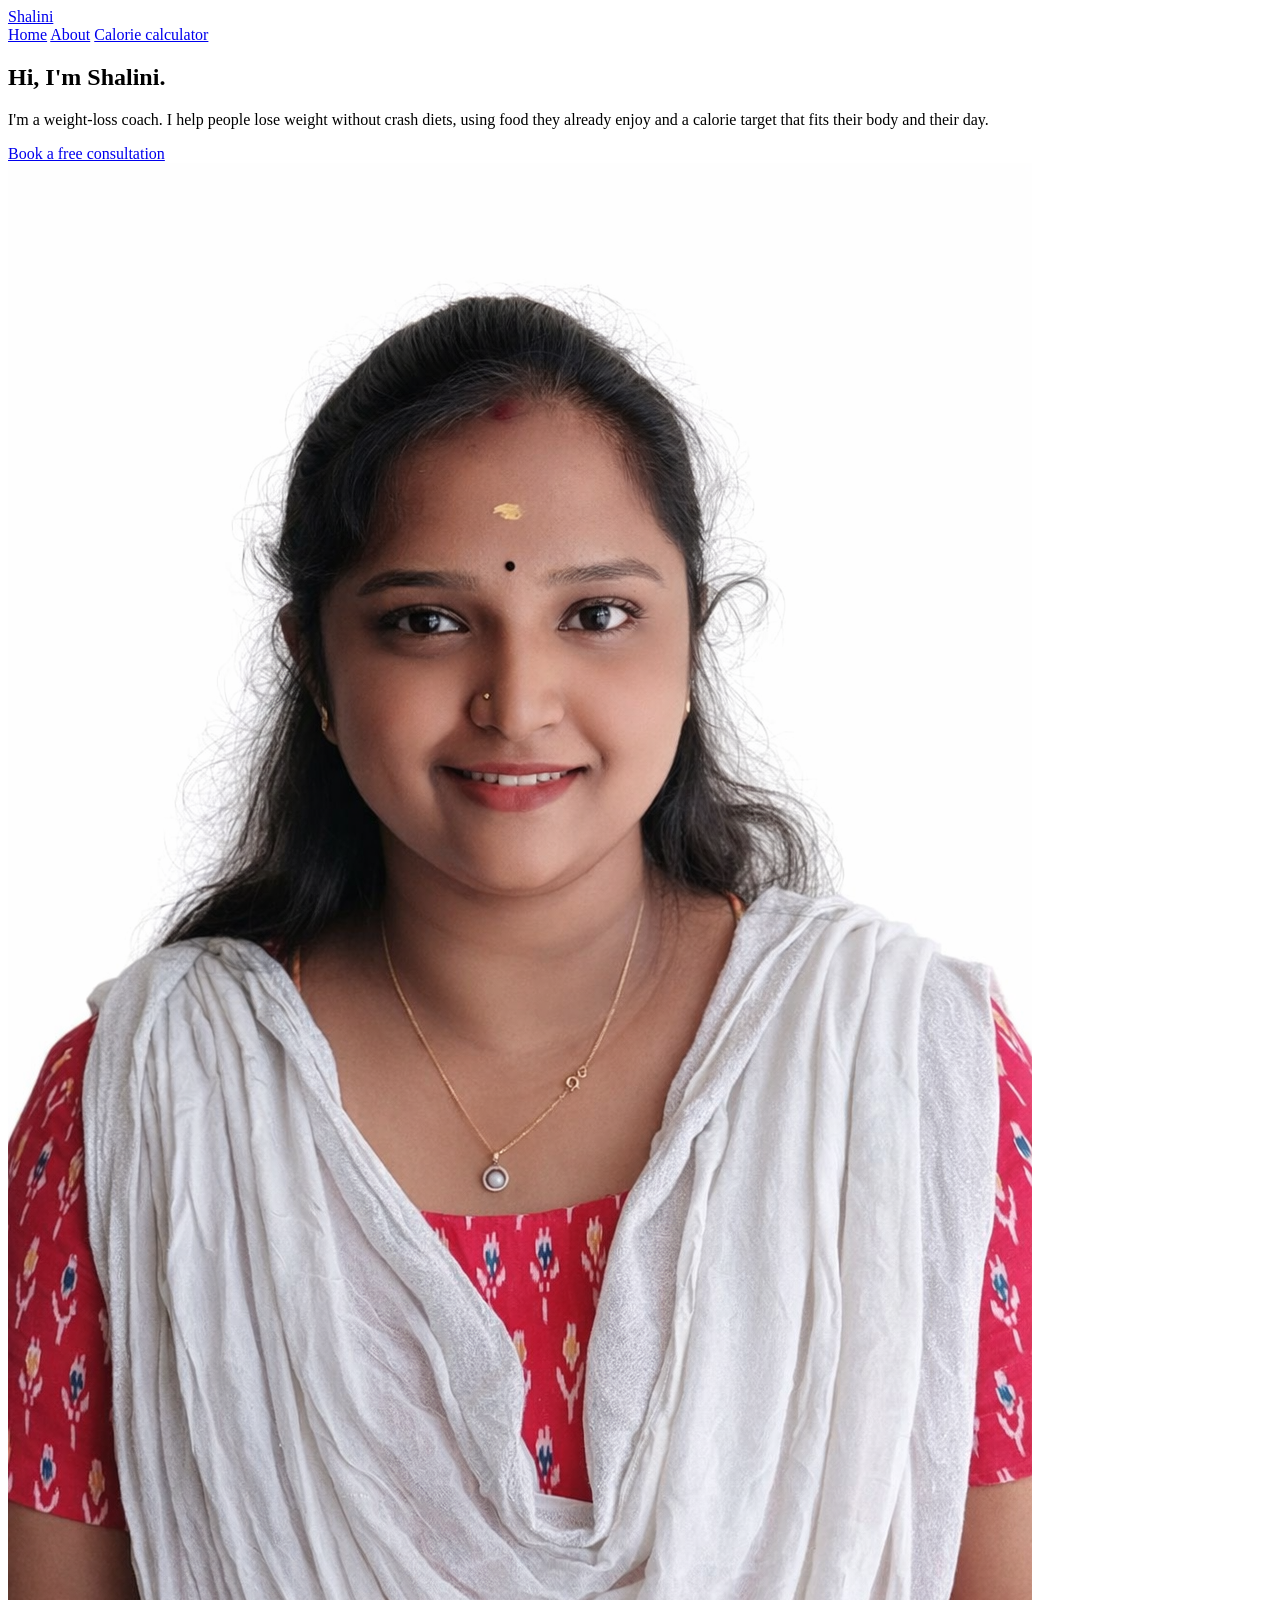
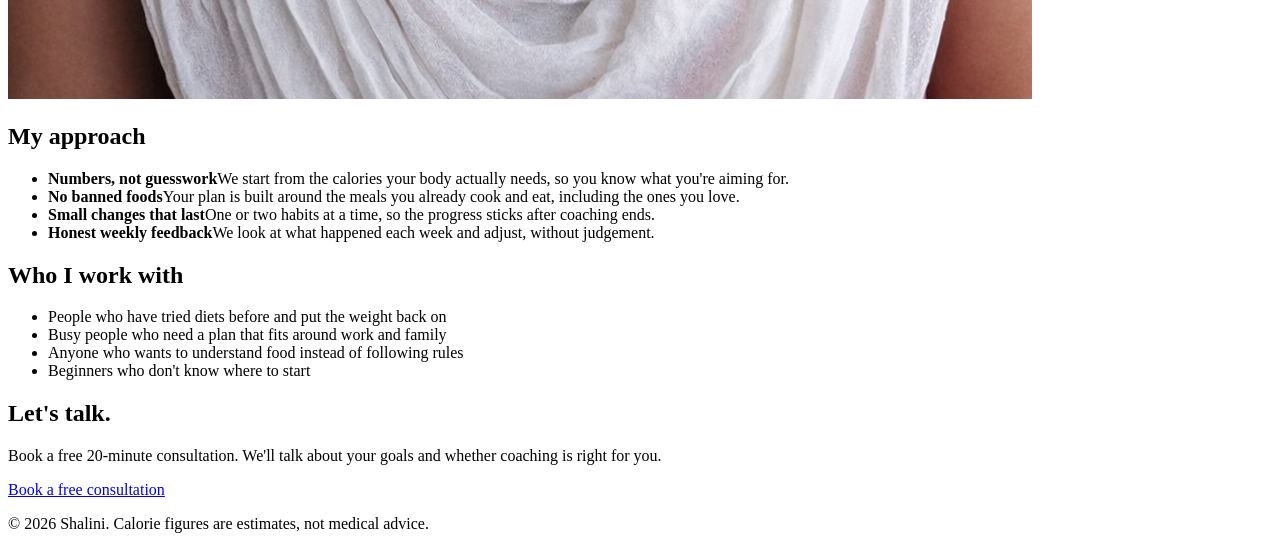
==== about.html @ e012b8ba "first snapshot" ====
<!doctype html>
<html lang="en">
<head>
  <meta charset="utf-8">
  <meta name="viewport" content="width=device-width, initial-scale=1">
  <title>About Shalini | Weight-Loss Coaching</title>
  <meta name="description" content="About Shalini, weight-loss coach: the approach, who it's for, and how to get started.">
  <link rel="preconnect" href="https://fonts.googleapis.com">
  <link rel="preconnect" href="https://fonts.gstatic.com" crossorigin>
  <link href="https://fonts.googleapis.com/css2?family=Archivo:wdth,wght@62..125,400..900&display=swap" rel="stylesheet">
  <link rel="stylesheet" href="style.css">
</head>
<body>
  <header class="site-nav">
    <a class="brand" href="index.html">Shalini</a>
    <nav aria-label="Main">
      <a href="index.html">Home</a>
      <a href="about.html" aria-current="page">About</a>
      <a href="calculator.html">Calorie calculator</a>
    </nav>
  </header>

  <main class="home">
    <section class="hero about-hero">
      <div class="hero-text">
        <h1>Hi, I'm Shalini.</h1>
        <!-- Replace with Shalini's real story, qualifications and experience. -->
        <p>I'm a weight-loss coach. I help people lose weight without crash diets, using food they already enjoy and a calorie target that fits their body and their day.</p>
        <div class="actions">
          <a class="btn btn-primary" href="#contact">Book a free consultation</a>
        </div>
      </div>
      <div class="hero-visual">
        <img class="hero-photo" src="Passport%20Photo.png" alt="Shalini" width="1024" height="1536">
      </div>
    </section>

    <section class="section" aria-labelledby="approach">
      <h2 id="approach">My approach</h2>
      <ul class="included">
        <li><b>Numbers, not guesswork</b><span>We start from the calories your body actually needs, so you know what you're aiming for.</span></li>
        <li><b>No banned foods</b><span>Your plan is built around the meals you already cook and eat, including the ones you love.</span></li>
        <li><b>Small changes that last</b><span>One or two habits at a time, so the progress sticks after coaching ends.</span></li>
        <li><b>Honest weekly feedback</b><span>We look at what happened each week and adjust, without judgement.</span></li>
      </ul>
    </section>

    <section class="section" aria-labelledby="who">
      <h2 id="who">Who I work with</h2>
      <ul class="checklist">
        <li>People who have tried diets before and put the weight back on</li>
        <li>Busy people who need a plan that fits around work and family</li>
        <li>Anyone who wants to understand food instead of following rules</li>
        <li>Beginners who don't know where to start</li>
      </ul>
    </section>
  </main>

  <section class="cta" id="contact" aria-labelledby="contact-title">
    <div class="cta-inner">
      <h2 id="contact-title">Let's talk.</h2>
      <p>Book a free 20-minute consultation. We'll talk about your goals and whether coaching is right for you.</p>
      <!-- Replace href with Shalini's real booking link, WhatsApp (https://wa.me/<number>) or mailto: address. -->
      <a class="btn btn-light" href="#contact">Book a free consultation</a>
    </div>
  </section>

  <footer class="site-footer">
    <p>&copy; 2026 Shalini. Calorie figures are estimates, not medical advice.</p>
  </footer>
</body>
</html>
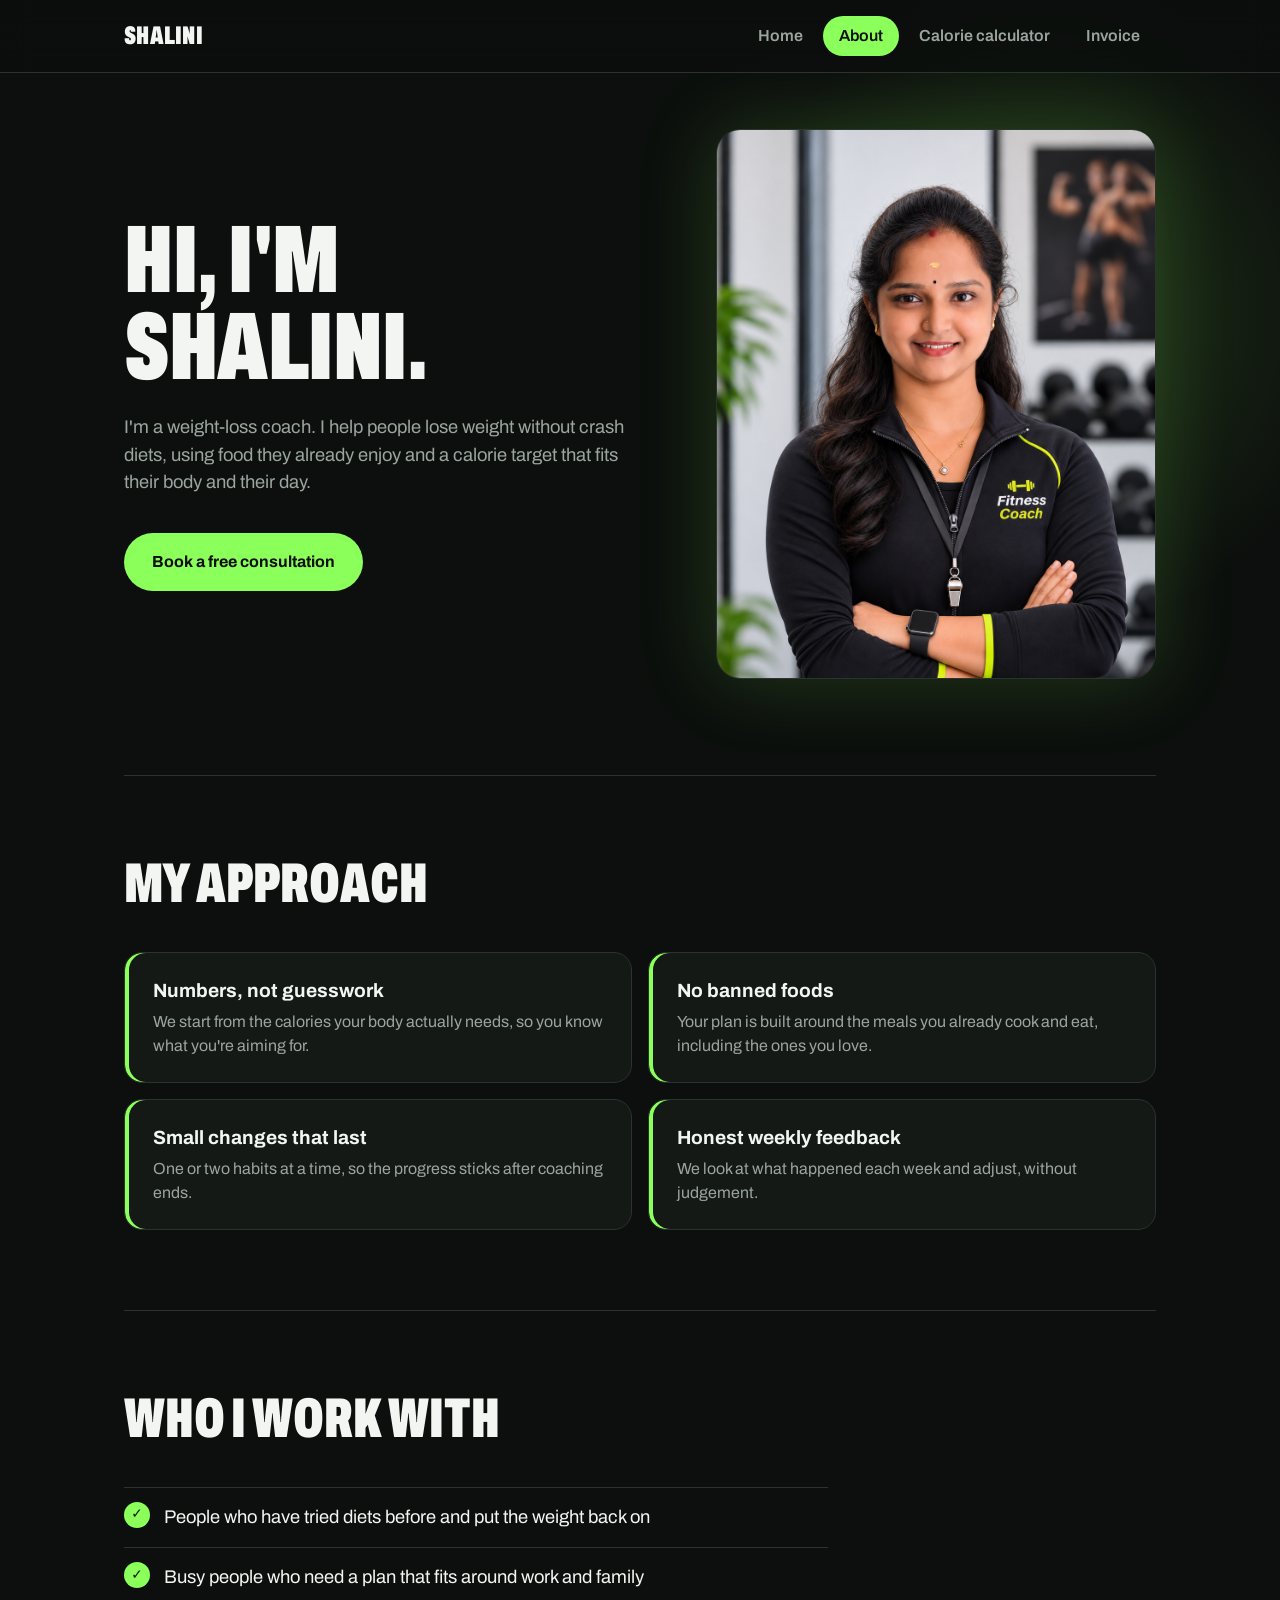
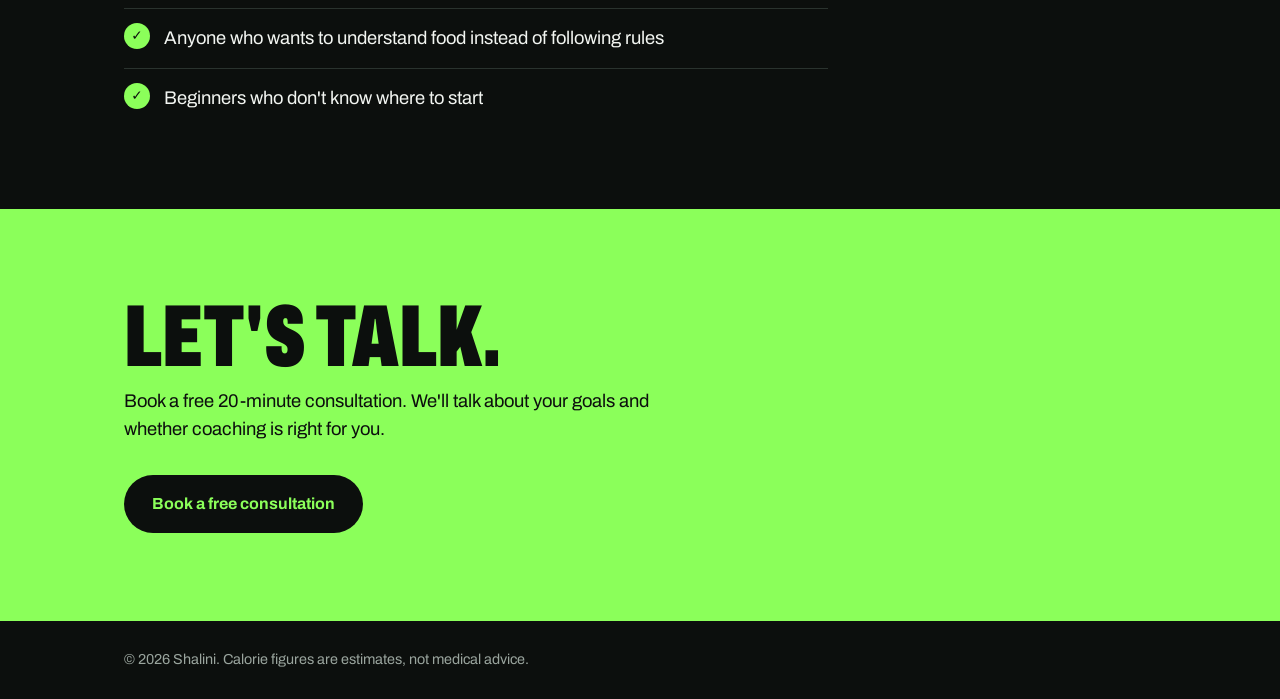
==== commit d2ccb6c4: "commit all changes" ====
--- a/about.html
+++ b/about.html
@@ -17,6 +17,7 @@
       <a href="index.html">Home</a>
       <a href="about.html" aria-current="page">About</a>
       <a href="calculator.html">Calorie calculator</a>
+      <a href="invoice.html">Invoice</a>
     </nav>
   </header>
 
--- a/style.css
+++ b/style.css
@@ -0,0 +1,629 @@
+:root {
+  color-scheme: dark;
+  --bg: #0C0F0D;
+  --surface: #141916;
+  --surface-2: #1B221E;
+  --line: #2A332E;
+  --text: #F2F5F1;
+  --muted: #9AA59E;
+  --green: #8BFF5A;   /* main highlight, lose */
+  --amber: #FFB547;   /* gain */
+  --danger: #FF7A6B;
+  --on-green: #0C0F0D;
+  --glow: 0 0 32px rgb(139 255 90 / .35);
+}
+
+* { box-sizing: border-box; }
+[hidden] { display: none !important; }
+
+body {
+  margin: 0;
+  background: var(--bg);
+  color: var(--text);
+  font-family: "Archivo", system-ui, sans-serif;
+  font-size: 1rem;
+  line-height: 1.5;
+  overflow-x: clip; /* the hero glow extends past the edge */
+}
+
+a:focus-visible,
+.btn:focus-visible { outline: 3px solid var(--green); outline-offset: 3px; }
+
+/* ---------- site menu ---------- */
+.site-nav {
+  position: sticky;
+  top: 0;
+  z-index: 10;
+  display: flex;
+  justify-content: space-between;
+  align-items: center;
+  gap: 16px;
+  flex-wrap: wrap;
+  padding: 16px max(24px, calc((100% - 1032px) / 2));
+  background: rgb(12 15 13 / .72);
+  backdrop-filter: blur(14px);
+  -webkit-backdrop-filter: blur(14px);
+  border-bottom: 1px solid var(--line);
+}
+.brand {
+  color: var(--text);
+  text-decoration: none;
+  font-weight: 900;
+  font-stretch: 62%;
+  font-size: 1.6rem;
+  line-height: 1;
+  text-transform: uppercase;
+  letter-spacing: .01em;
+}
+.site-nav nav { display: flex; flex-wrap: wrap; gap: 4px; }
+.site-nav nav a {
+  color: var(--muted);
+  text-decoration: none;
+  font-weight: 600;
+  padding: 8px 16px;
+  border-radius: 999px;
+  transition: color .15s, background .15s;
+}
+.site-nav nav a:hover { color: var(--text); background: var(--surface-2); }
+.site-nav nav a[aria-current="page"] { background: var(--green); color: var(--on-green); }
+
+/* ---------- buttons ---------- */
+.btn {
+  display: inline-block;
+  padding: 15px 26px;
+  border-radius: 999px;
+  font-weight: 700;
+  text-decoration: none;
+  border: 2px solid transparent;
+  transition: box-shadow .2s, transform .2s, background .2s, color .2s;
+}
+.btn-primary { background: var(--green); color: var(--on-green); box-shadow: 0 0 0 rgb(139 255 90 / 0); }
+.btn-primary:hover { box-shadow: var(--glow); transform: translateY(-2px); }
+.btn-secondary { color: var(--text); border-color: var(--line); }
+.btn-secondary:hover { border-color: var(--green); color: var(--green); }
+.btn-light { background: var(--on-green); color: var(--green); }
+.btn-light:hover { transform: translateY(-2px); box-shadow: 0 10px 30px rgb(0 0 0 / .35); }
+
+/* ---------- homepage ---------- */
+.home { max-width: 1080px; margin: 0 auto; padding: 0 24px; }
+
+.hero {
+  position: relative;
+  display: grid;
+  grid-template-columns: minmax(0, 1fr) 440px;
+  gap: 64px;
+  align-items: center;
+  padding: 56px 0 96px;
+}
+.hero::before {
+  /* green glow behind the hero */
+  content: "";
+  position: absolute;
+  inset: -80px -20% auto auto;
+  width: 640px;
+  height: 640px;
+  background: radial-gradient(closest-side, rgb(139 255 90 / .16), transparent);
+  pointer-events: none;
+  z-index: -1;
+}
+.hero h1 {
+  margin: 0 0 24px;
+  font-size: clamp(3rem, 7.5vw, 6rem);
+  line-height: .9;
+  font-weight: 900;
+  font-stretch: 62%;
+  text-transform: uppercase;
+  letter-spacing: -0.005em;
+  max-width: 11ch;
+}
+.hero p { margin: 0; max-width: 34rem; font-size: 1.15rem; color: var(--muted); }
+.actions { display: flex; flex-wrap: wrap; gap: 12px; margin-top: 36px; }
+
+.hero-text { animation: rise .7s cubic-bezier(.2, .7, .2, 1) both; }
+.facts-example { animation: rise .7s .15s cubic-bezier(.2, .7, .2, 1) both; }
+@keyframes rise { from { opacity: 0; transform: translateY(24px); } }
+
+.section { padding: 80px 0; border-top: 1px solid var(--line); }
+.section h2 {
+  margin: 0 0 40px;
+  font-size: clamp(2.25rem, 5vw, 3.5rem);
+  line-height: 1;
+  font-weight: 900;
+  font-stretch: 62%;
+  text-transform: uppercase;
+}
+
+.steps {
+  list-style: none;
+  margin: 0;
+  padding: 0;
+  display: grid;
+  grid-template-columns: repeat(3, 1fr);
+  gap: 40px;
+}
+.step-n {
+  display: block;
+  font-size: 6rem;
+  line-height: .85;
+  font-weight: 900;
+  font-stretch: 62%;
+  color: transparent;
+  -webkit-text-stroke: 2px var(--green);
+}
+.steps h3 { margin: 16px 0 8px; font-size: 1.3rem; }
+.steps p { margin: 0; color: var(--muted); }
+
+.included {
+  list-style: none;
+  margin: 0;
+  padding: 0;
+  display: grid;
+  grid-template-columns: repeat(2, 1fr);
+  gap: 16px;
+}
+.included li {
+  padding: 24px 24px 24px 28px;
+  background: var(--surface);
+  border: 1px solid var(--line);
+  border-radius: 18px;
+  box-shadow: inset 4px 0 0 var(--green);
+}
+.included b { display: block; font-size: 1.2rem; margin-bottom: 4px; }
+.included span { color: var(--muted); }
+
+.about p { margin: 0; max-width: 40rem; font-size: 1.2rem; color: var(--muted); }
+.about .more { margin-top: 20px; }
+.more a { color: var(--green); font-weight: 650; }
+
+/* about page */
+.about-hero .hero-visual { padding-bottom: 0; }
+
+.checklist { list-style: none; margin: 0; padding: 0; max-width: 44rem; }
+.checklist li {
+  position: relative;
+  padding: 16px 0 16px 40px;
+  border-top: 1px solid var(--line);
+  font-size: 1.15rem;
+}
+.checklist li::before {
+  content: "\2713";
+  position: absolute;
+  left: 0;
+  top: 14px;
+  width: 26px;
+  height: 26px;
+  display: grid;
+  place-items: center;
+  border-radius: 50%;
+  background: var(--green);
+  color: var(--on-green);
+  font-size: .85rem;
+  font-weight: 900;
+}
+
+.cta { background: var(--green); color: var(--on-green); }
+.cta-inner { max-width: 1080px; margin: 0 auto; padding: 88px 24px; }
+.cta h2 {
+  margin: 0 0 12px;
+  font-size: clamp(3rem, 7vw, 5.5rem);
+  line-height: .9;
+  font-weight: 900;
+  font-stretch: 62%;
+  text-transform: uppercase;
+}
+.cta p { margin: 0 0 32px; max-width: 34rem; font-size: 1.15rem; }
+.cta .btn-light:focus-visible { outline-color: var(--on-green); }
+
+.site-footer { max-width: 1080px; margin: 0 auto; padding: 28px 24px; color: var(--muted); font-size: .9rem; }
+.site-footer p { margin: 0; }
+
+/* ---------- calculator page ---------- */
+.page {
+  max-width: 1080px;
+  margin: 0 auto;
+  padding: 64px 24px 96px;
+  display: grid;
+  grid-template-columns: minmax(0, 1fr) 400px;
+  grid-template-areas: "intro intro" "form facts";
+  gap: 40px 64px;
+  align-items: start;
+}
+
+.intro { grid-area: intro; max-width: 40rem; }
+.intro h1 {
+  margin: 0 0 12px;
+  font-size: clamp(2.5rem, 6vw, 4.5rem);
+  line-height: .92;
+  font-weight: 900;
+  font-stretch: 62%;
+  text-transform: uppercase;
+}
+.intro p { margin: 0; color: var(--muted); font-size: 1.125rem; }
+
+.form { grid-area: form; display: grid; gap: 32px; }
+
+.group { border: 0; margin: 0; padding: 0; min-width: 0; }
+.group legend, .field-name {
+  display: block;
+  padding: 0;
+  margin-bottom: 10px;
+  font-weight: 650;
+}
+
+.segmented {
+  display: inline-flex;
+  background: var(--surface);
+  border: 1px solid var(--line);
+  border-radius: 999px;
+  padding: 4px;
+}
+.segmented label { cursor: pointer; }
+.segmented span {
+  display: block;
+  padding: 9px 24px;
+  border-radius: 999px;
+  color: var(--muted);
+  font-weight: 600;
+  transition: background .15s, color .15s;
+}
+.segmented input:checked + span { background: var(--green); color: var(--on-green); }
+/* visually hide the radios but keep them keyboard-focusable */
+.segmented input { position: absolute; opacity: 0; width: 1px; height: 1px; }
+.segmented input:focus-visible + span { outline: 3px solid var(--green); outline-offset: 2px; }
+
+.trio { display: grid; grid-template-columns: repeat(3, 1fr); gap: 16px; }
+.box {
+  display: flex;
+  align-items: baseline;
+  background: var(--surface);
+  border: 1px solid var(--line);
+  border-radius: 14px;
+  padding: 0 16px;
+  transition: border-color .15s, box-shadow .15s;
+}
+.box:focus-within { border-color: var(--green); box-shadow: 0 0 0 4px rgb(139 255 90 / .15); }
+.box input {
+  width: 100%;
+  min-width: 0;
+  border: 0;
+  outline: 0;
+  background: transparent;
+  font: inherit;
+  font-size: 1.6rem;
+  font-weight: 700;
+  font-stretch: 75%;
+  padding: 12px 0;
+  color: var(--text);
+  -moz-appearance: textfield;
+}
+.box input::-webkit-outer-spin-button,
+.box input::-webkit-inner-spin-button { -webkit-appearance: none; margin: 0; }
+.box input::placeholder { color: #4A564F; }
+.box:has(input[aria-invalid="true"]) { border-color: var(--danger); }
+.box input[aria-invalid="true"] { color: var(--danger); }
+.unit { color: var(--muted); font-size: .9rem; padding-left: 6px; }
+
+.activity {
+  background: var(--surface);
+  border: 1px solid var(--line);
+  border-radius: 18px;
+  overflow: hidden;
+}
+.activity label {
+  display: flex;
+  gap: 14px;
+  align-items: center;
+  padding: 15px 20px;
+  cursor: pointer;
+  border-top: 1px solid var(--line);
+  transition: background .15s;
+}
+.activity label:first-child { border-top: 0; }
+.activity label:hover { background: var(--surface-2); }
+.activity label:has(input:checked) { background: rgb(139 255 90 / .08); box-shadow: inset 4px 0 0 var(--green); }
+.activity input { accent-color: var(--green); width: 18px; height: 18px; margin: 0; flex: none; }
+.activity input:focus-visible { outline: 3px solid var(--green); outline-offset: 2px; }
+.activity strong { display: block; font-weight: 650; }
+.activity small { display: block; color: var(--muted); font-size: .9rem; }
+
+.error { margin: -12px 0 0; min-height: 1.5em; color: var(--danger); font-weight: 600; }
+
+/* ---------- results card ---------- */
+.facts {
+  grid-area: facts;
+  position: sticky;
+  top: 96px;
+  background: linear-gradient(180deg, var(--surface-2), var(--surface));
+  border: 1px solid var(--line);
+  border-radius: 24px;
+  padding: 24px;
+  box-shadow: 0 0 80px rgb(139 255 90 / .1), 0 24px 48px rgb(0 0 0 / .4);
+}
+.facts h2 {
+  margin: 0;
+  font-size: 2.75rem;
+  line-height: 1;
+  font-weight: 900;
+  font-stretch: 62%;
+  text-transform: uppercase;
+}
+.facts-for { margin: 6px 0 0; color: var(--muted); font-size: .95rem; }
+
+.rule { background: var(--line); margin: 16px 0 12px; height: 1px; }
+.rule-heavy { height: 4px; border-radius: 4px; background: var(--green); }
+
+.facts-small { margin: 0; color: var(--muted); font-weight: 600; font-size: .9rem; }
+
+.maintain {
+  display: flex;
+  justify-content: space-between;
+  align-items: baseline;
+  gap: 12px;
+}
+.maintain span { font-size: 1.2rem; font-weight: 700; }
+.maintain strong {
+  font-size: 4.5rem;
+  line-height: 1;
+  font-weight: 900;
+  font-stretch: 62%;
+  font-variant-numeric: tabular-nums;
+}
+
+.row {
+  display: flex;
+  justify-content: space-between;
+  align-items: center;
+  gap: 12px;
+  margin-top: 10px;
+  padding: 14px 16px;
+  background: rgb(255 255 255 / .03);
+  border: 1px solid var(--line);
+  border-radius: 14px;
+}
+.row b { display: block; font-size: 1.05rem; }
+.row small { display: block; color: var(--muted); font-size: .85rem; }
+.row strong {
+  font-size: 2.5rem;
+  line-height: 1;
+  font-weight: 900;
+  font-stretch: 62%;
+  font-variant-numeric: tabular-nums;
+}
+.row-lose strong { color: var(--green); text-shadow: 0 0 24px rgb(139 255 90 / .4); }
+.row-gain strong { color: var(--amber); text-shadow: 0 0 24px rgb(255 181 71 / .35); }
+.row-quiet { background: none; border: 0; padding: 0; font-size: .95rem; color: var(--muted); }
+.row-quiet span:last-child { color: var(--text); font-weight: 700; font-variant-numeric: tabular-nums; }
+
+.note {
+  margin: 12px 0 0;
+  padding: 12px 14px;
+  border-radius: 12px;
+  background: rgb(255 181 71 / .1);
+  border: 1px solid rgb(255 181 71 / .3);
+  font-size: .9rem;
+}
+.footnote { margin: 16px 0 0; padding-top: 12px; border-top: 1px solid var(--line); font-size: .8rem; color: var(--muted); line-height: 1.45; }
+.facts-example .footnote a { color: var(--green); font-weight: 650; font-size: .95rem; }
+
+.facts.is-empty strong { color: #3A4540; text-shadow: none; }
+
+/* hero photo with the example card overlapping its lower-left corner */
+.hero-visual { position: relative; padding-bottom: 56px; }
+.hero-photo {
+  display: block;
+  width: 100%;
+  height: auto;
+  aspect-ratio: 4 / 5;
+  object-fit: cover;
+  object-position: top;
+  border-radius: 24px;
+  border: 1px solid var(--line);
+  box-shadow: 0 0 80px rgb(139 255 90 / .18);
+}
+.facts-example {
+  grid-area: auto;
+  position: absolute;
+  top: auto;
+  left: 20px;
+  right: 20px;
+  bottom: 0;
+  padding: 16px 18px;
+  display: grid;
+  grid-template-columns: 1fr 1fr;
+  column-gap: 16px;
+  align-items: end;
+}
+.facts-example h2 { font-size: 1.75rem; }
+.facts-example h2,
+.facts-example .facts-for,
+.facts-example .rule-heavy,
+.facts-example .footnote { grid-column: 1 / -1; }
+.facts-example .facts-for { font-size: .8rem; margin-top: 2px; }
+.facts-example .facts-small,
+.facts-example .rule-mid { display: none; }
+.facts-example .rule-heavy { margin: 10px 0 8px; }
+.facts-example .maintain,
+.facts-example .row {
+  flex-direction: column;
+  align-items: flex-start;
+  gap: 2px;
+  margin: 0;
+  padding: 0;
+  background: none;
+  border: 0;
+}
+.facts-example .maintain span,
+.facts-example .row b { font-size: .9rem; font-weight: 600; }
+.facts-example .row small { display: none; }
+.facts-example .maintain strong,
+.facts-example .row strong { font-size: 2.5rem; }
+.facts-example .footnote { margin-top: 10px; padding-top: 10px; }
+
+/* ---------- invoice page ---------- */
+button.btn { font: inherit; font-weight: 700; cursor: pointer; }
+.btn-secondary { background: transparent; }
+.btn-small { padding: 10px 18px; }
+
+.invoice-page {
+  max-width: 860px;
+  margin: 0 auto;
+  padding: 64px 24px 96px;
+  display: grid;
+  gap: 40px;
+}
+.invoice-page > * { grid-area: auto; } /* .intro and .form carry calculator grid areas */
+
+.grid-2 { display: grid; grid-template-columns: 1fr 1fr; gap: 16px; }
+.span-2 { grid-column: 1 / -1; }
+.field-name small { color: var(--muted); font-weight: 400; }
+
+.invoice-page .box input,
+.invoice-page .box textarea {
+  width: 100%;
+  min-width: 0;
+  border: 0;
+  outline: 0;
+  background: transparent;
+  color: var(--text);
+  font: inherit;
+  font-size: 1rem;
+  font-weight: 500;
+  font-stretch: 100%;
+  padding: 12px 0;
+  resize: vertical;
+}
+.invoice-page .box input[type="date"] { color-scheme: dark; }
+.box:has(textarea[aria-invalid="true"]) { border-color: var(--danger); }
+
+.items-head,
+.item-row {
+  display: grid;
+  grid-template-columns: minmax(0, 1fr) 80px 130px 40px;
+  gap: 10px;
+  align-items: center;
+}
+.items-head span { color: var(--muted); font-size: .85rem; margin-bottom: 6px; }
+.item-row + .item-row { margin-top: 10px; }
+.remove {
+  width: 40px;
+  height: 40px;
+  border-radius: 50%;
+  border: 1px solid var(--line);
+  background: transparent;
+  color: var(--muted);
+  font-size: 1.3rem;
+  line-height: 1;
+  cursor: pointer;
+}
+.remove:hover { color: var(--danger); border-color: var(--danger); }
+.remove:focus-visible { outline: 3px solid var(--green); outline-offset: 2px; }
+#add-item { margin-top: 14px; }
+
+.output-bar {
+  display: flex;
+  justify-content: space-between;
+  align-items: center;
+  gap: 16px;
+  flex-wrap: wrap;
+  margin-bottom: 20px;
+}
+.output-bar h2 {
+  margin: 0;
+  font-size: 2.25rem;
+  line-height: 1;
+  font-weight: 900;
+  font-stretch: 62%;
+  text-transform: uppercase;
+  outline: none;
+}
+
+/* the invoice itself is light, so it prints and saves as a normal white document */
+.invoice {
+  background: #FFFFFF;
+  color: #1A1F1C;
+  border-radius: 16px;
+  padding: 48px;
+  font-size: .95rem;
+  box-shadow: 0 0 80px rgb(139 255 90 / .1);
+}
+.invoice p { margin: 0; }
+.inv-head {
+  display: flex;
+  justify-content: space-between;
+  gap: 24px;
+  padding-bottom: 20px;
+  border-bottom: 4px solid #1A1F1C;
+}
+.inv-brand { font-size: 2.25rem; line-height: 1; font-weight: 900; font-stretch: 62%; text-transform: uppercase; margin-bottom: 4px !important; }
+.inv-meta { text-align: right; }
+.inv-meta h3 { margin: 0 0 4px; font-size: 2rem; line-height: 1; font-weight: 900; font-stretch: 62%; text-transform: uppercase; color: #1F7A3A; }
+.inv-to { margin: 28px 0; }
+.inv-label { color: #66706A; font-size: .85rem; margin-bottom: 4px !important; }
+.inv-strong { font-weight: 700; font-size: 1.1rem; }
+.pre { white-space: pre-line; }
+
+.inv-table { width: 100%; border-collapse: collapse; font-variant-numeric: tabular-nums; }
+.inv-table th { text-align: left; font-size: .85rem; font-weight: 600; color: #66706A; padding: 10px 8px; border-bottom: 1px solid #D5DBD7; }
+.inv-table td { padding: 12px 8px; border-bottom: 1px solid #E6EAE7; }
+.inv-table th:nth-child(n + 2),
+.inv-table td:nth-child(n + 2) { text-align: right; white-space: nowrap; }
+
+.inv-totals { margin: 20px 0 0 auto; width: min(100%, 300px); font-variant-numeric: tabular-nums; }
+.inv-totals div { display: flex; justify-content: space-between; padding: 6px 0; }
+.inv-totals dt, .inv-totals dd { margin: 0; }
+.inv-total { border-top: 2px solid #1A1F1C; margin-top: 6px; padding-top: 10px !important; font-weight: 800; font-size: 1.2rem; }
+.inv-notes { margin-top: 28px !important; color: #3D4641; }
+.inv-thanks { margin-top: 28px !important; color: #66706A; }
+
+@media print {
+  body * { visibility: hidden; }
+  #invoice, #invoice * { visibility: visible; }
+  #invoice { position: absolute; inset: 0 0 auto 0; box-shadow: none; border-radius: 0; }
+}
+
+@media (max-width: 640px) {
+  .invoice-page { padding: 40px 16px 64px; }
+  .grid-2 { grid-template-columns: minmax(0, 1fr); }
+  .items-head { display: none; }
+  .item-row { grid-template-columns: minmax(0, 1fr) minmax(0, 1fr) 40px; }
+  .item-row > :first-child { grid-column: 1 / -1; }
+  .item-row + .item-row { margin-top: 20px; }
+  .invoice { padding: 24px; }
+  .inv-head { flex-direction: column; }
+  .inv-meta { text-align: left; }
+}
+
+/* numbers settle in when results change */
+.facts.updated strong { animation: settle .35s ease-out; }
+@keyframes settle { from { opacity: .2; transform: translateY(4px); } }
+
+@media (prefers-reduced-motion: reduce) {
+  *, *::before, *::after { animation: none !important; transition: none !important; }
+}
+
+@media (max-width: 860px) {
+  .site-nav { padding: 14px 16px; }
+  .home { padding: 0 16px; }
+  .hero { grid-template-columns: minmax(0, 1fr); gap: 48px; padding: 40px 0 72px; }
+  .hero::before { inset: -120px -200px auto auto; }
+  .hero-visual { max-width: 440px; padding-bottom: 0; }
+  .facts-example { margin: -56px 16px 0; } /* static here (calculator rule below); overlaps the photo's lower edge */
+  .steps { grid-template-columns: minmax(0, 1fr); gap: 32px; }
+  .included { grid-template-columns: minmax(0, 1fr); }
+  .section { padding: 56px 0; }
+  .cta-inner { padding: 64px 16px; }
+  .site-footer { padding: 24px 16px; }
+
+  .page {
+    grid-template-columns: minmax(0, 1fr);
+    grid-template-areas: "intro" "form" "facts";
+    padding: 40px 16px 64px;
+  }
+  .facts { position: static; }
+}
+
+@media (max-width: 480px) {
+  .trio { grid-template-columns: 1fr; }
+  .facts { padding: 20px; }
+  .maintain strong { font-size: 3.5rem; }
+}
